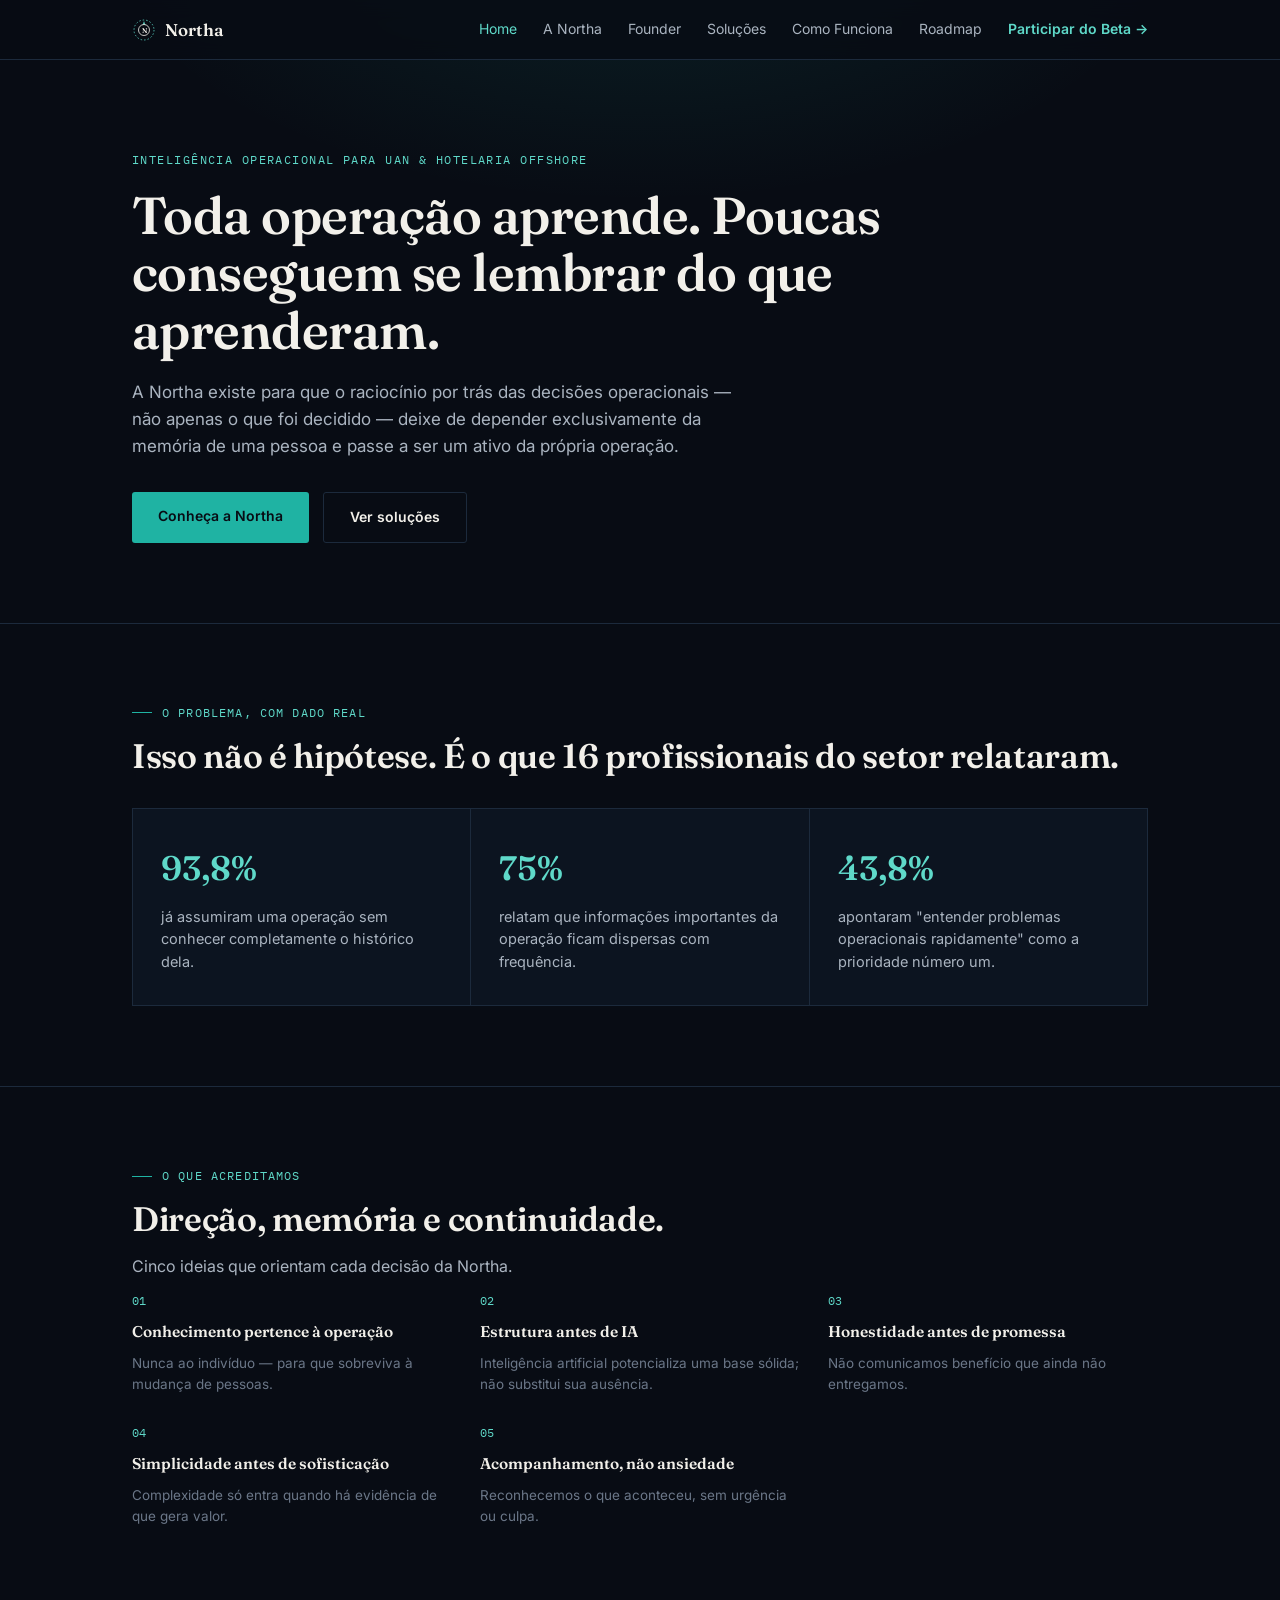
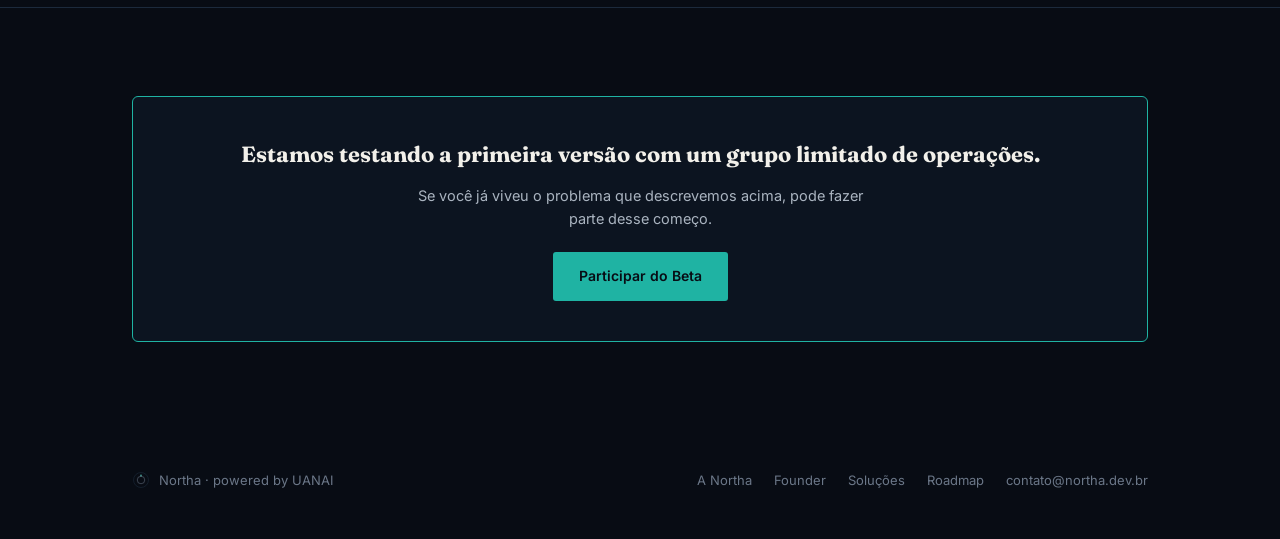
==== index.html @ 6468fe75 "primeira versão do site institucional da Northa" ====
<!DOCTYPE html>
<html lang="pt-BR">
<head>
<meta charset="UTF-8">
<meta name="viewport" content="width=device-width, initial-scale=1.0">
<title>Northa — Inteligência operacional para UAN e Hotelaria Offshore</title>
<link rel="preconnect" href="https://fonts.googleapis.com">
<link href="https://fonts.googleapis.com/css2?family=Fraunces:opsz,wght@9..144,500;9..144,600;9..144,700&family=Inter:wght@400;500;600;700&family=IBM+Plex+Mono:wght@400;500&display=swap" rel="stylesheet">
<link rel="stylesheet" href="shared.css">
<style>
  .pillar-grid{ display:grid; grid-template-columns:repeat(3,1fr); gap:28px; margin-top:12px; }
  @media(max-width:760px){ .pillar-grid{ grid-template-columns:1fr; } }
  .pillar{ }
  .pillar-mark{ color:var(--teal-bright); font-family:'IBM Plex Mono',monospace; font-size:12px; margin-bottom:10px; }
  .pillar-name{ font-weight:600; font-size:15.5px; margin-bottom:8px; font-family:'Fraunces',serif; }
  .pillar-desc{ font-size:13.5px; color:var(--text-2); line-height:1.55; }
  .cta-banner{
    background:var(--bg-1); border:1px solid var(--teal); border-radius:6px;
    padding:40px; text-align:center; margin-top:8px;
  }
  .cta-banner h3{ font-family:'Fraunces',serif; font-size:22px; margin-bottom:12px; }
  .cta-banner p{ color:var(--text-1); font-size:14.5px; margin-bottom:22px; max-width:480px; margin-left:auto; margin-right:auto; }
</style>
</head>
<body>

<header class="site-nav">
  <div class="nav-inner">
    <a href="index.html" class="brand">
      <svg viewBox="0 0 48 48" fill="none"><circle cx="24" cy="24" r="20" stroke="#5fd9c9" stroke-width="1.6" stroke-dasharray="3 4"/><path d="M24 6 L27 15 L24 12 L21 15 Z" fill="#5fd9c9"/><circle cx="24" cy="24" r="11" stroke="#f2f0ea" stroke-width="1.6"/><text x="24" y="29" text-anchor="middle" font-family="Fraunces, serif" font-size="14" font-weight="600" fill="#f2f0ea">N</text></svg>
      <span class="brand-name">Northa</span>
    </a>
    <button class="nav-toggle" onclick="document.getElementById('navlinks').classList.toggle('open')">☰</button>
    <nav class="nav-links" id="navlinks">
      <a href="index.html" class="active">Home</a>
      <a href="a-northa.html">A Northa</a>
      <a href="founder.html">Founder</a>
      <a href="solucoes.html">Soluções</a>
      <a href="como-funciona.html">Como Funciona</a>
      <a href="roadmap.html">Roadmap</a>
      <a href="northa-landing.html" style="color:var(--teal-bright); font-weight:600;">Participar do Beta →</a>
    </nav>
  </div>
</header>

<main>
  <section class="page-hero">
    <div class="wrap">
      <div class="eyebrow">Inteligência operacional para UAN &amp; Hotelaria Offshore</div>
      <h1 class="hero-title">Toda operação aprende. Poucas conseguem se lembrar do que aprenderam.</h1>
      <p class="hero-sub">
        A Northa existe para que o raciocínio por trás das decisões operacionais — não apenas o que foi decidido — deixe de depender exclusivamente da memória de uma pessoa e passe a ser um ativo da própria operação.
      </p>
      <div style="margin-top:32px; display:flex; gap:14px; flex-wrap:wrap;">
        <a href="a-northa.html" class="btn btn-primary">Conheça a Northa</a>
        <a href="solucoes.html" class="btn btn-ghost">Ver soluções</a>
      </div>
    </div>
  </section>

  <section>
    <div class="wrap">
      <div class="section-kicker">O problema, com dado real</div>
      <h2 class="section-title">Isso não é hipótese. É o que 16 profissionais do setor relataram.</h2>
      <div class="card-grid grid-3" style="margin-top:32px;">
        <div class="card">
          <div class="card-title serif" style="font-size:34px; color:var(--teal-bright);">93,8%</div>
          <div class="card-desc">já assumiram uma operação sem conhecer completamente o histórico dela.</div>
        </div>
        <div class="card">
          <div class="card-title serif" style="font-size:34px; color:var(--teal-bright);">75%</div>
          <div class="card-desc">relatam que informações importantes da operação ficam dispersas com frequência.</div>
        </div>
        <div class="card">
          <div class="card-title serif" style="font-size:34px; color:var(--teal-bright);">43,8%</div>
          <div class="card-desc">apontaram "entender problemas operacionais rapidamente" como a prioridade número um.</div>
        </div>
      </div>
    </div>
  </section>

  <section>
    <div class="wrap">
      <div class="section-kicker">O que acreditamos</div>
      <h2 class="section-title" style="margin-bottom:8px;">Direção, memória e continuidade.</h2>
      <p class="section-lead">Cinco ideias que orientam cada decisão da Northa.</p>
      <div class="pillar-grid">
        <div class="pillar"><div class="pillar-mark">01</div><div class="pillar-name">Conhecimento pertence à operação</div><div class="pillar-desc">Nunca ao indivíduo — para que sobreviva à mudança de pessoas.</div></div>
        <div class="pillar"><div class="pillar-mark">02</div><div class="pillar-name">Estrutura antes de IA</div><div class="pillar-desc">Inteligência artificial potencializa uma base sólida; não substitui sua ausência.</div></div>
        <div class="pillar"><div class="pillar-mark">03</div><div class="pillar-name">Honestidade antes de promessa</div><div class="pillar-desc">Não comunicamos benefício que ainda não entregamos.</div></div>
        <div class="pillar"><div class="pillar-mark">04</div><div class="pillar-name">Simplicidade antes de sofisticação</div><div class="pillar-desc">Complexidade só entra quando há evidência de que gera valor.</div></div>
        <div class="pillar"><div class="pillar-mark">05</div><div class="pillar-name">Acompanhamento, não ansiedade</div><div class="pillar-desc">Reconhecemos o que aconteceu, sem urgência ou culpa.</div></div>
      </div>
    </div>
  </section>

  <section>
    <div class="wrap">
      <div class="cta-banner">
        <h3 class="serif">Estamos testando a primeira versão com um grupo limitado de operações.</h3>
        <p>Se você já viveu o problema que descrevemos acima, pode fazer parte desse começo.</p>
        <a href="northa-landing.html" class="btn btn-primary">Participar do Beta</a>
      </div>
    </div>
  </section>
</main>

<footer class="site-footer">
  <div class="wrap foot-inner">
    <div class="foot-brand">
      <svg viewBox="0 0 48 48" fill="none" width="18" height="18"><circle cx="24" cy="24" r="20" stroke="#1c2a3c" stroke-width="1.6"/><path d="M24 8 L27 16 L24 13 L21 16 Z" fill="#5fd9c9"/><circle cx="24" cy="24" r="10" stroke="#6b7788" stroke-width="1.4"/></svg>
      <span>Northa · powered by UANAI</span>
    </div>
    <div class="foot-links">
      <a href="a-northa.html">A Northa</a>
      <a href="founder.html">Founder</a>
      <a href="solucoes.html">Soluções</a>
      <a href="roadmap.html">Roadmap</a>
      <a href="mailto:contato@northa.dev.br">contato@northa.dev.br</a>
    </div>
  </div>
</footer>

</body>
</html>
---- shared.css ----
/* ================= NORTHA — SISTEMA VISUAL INSTITUCIONAL ================= */
:root{
  --bg-0:#080c14; --bg-1:#0c1420; --bg-2:#101c2c; --line:#1c2a3c;
  --teal:#1fb3a3; --teal-bright:#5fd9c9; --text-0:#f2f0ea; --text-1:#aab4c0; --text-2:#6b7788;
}
*{box-sizing:border-box; margin:0; padding:0;}
html{scroll-behavior:smooth;}
body{
  background:var(--bg-0); color:var(--text-0); font-family:'Inter',sans-serif;
  line-height:1.6; -webkit-font-smoothing:antialiased; overflow-x:hidden;
}
.serif{ font-family:'Fraunces', serif; }
.mono{ font-family:'IBM Plex Mono', monospace; }
a{ color:inherit; text-decoration:none; }
::selection{ background:var(--teal); color:var(--bg-0); }
.wrap{ max-width:1080px; margin:0 auto; padding:0 32px; }
@media(max-width:640px){ .wrap{ padding:0 20px; } }

/* ---------- NAV ---------- */
header.site-nav{
  position:fixed; top:0; left:0; right:0; z-index:50;
  background:rgba(8,12,20,0.86); backdrop-filter: blur(10px);
  border-bottom:1px solid var(--line);
}
.nav-inner{
  display:flex; align-items:center; justify-content:space-between;
  padding:16px 32px; max-width:1080px; margin:0 auto; gap:20px;
}
.brand{ display:flex; align-items:center; gap:9px; flex-shrink:0; }
.brand svg{ width:24px; height:24px; }
.brand-name{ font-family:'Fraunces',serif; font-weight:600; font-size:17px; }
.nav-links{ display:flex; gap:26px; font-size:14px; color:var(--text-1); flex-wrap:wrap; }
.nav-links a:hover, .nav-links a.active{ color:var(--teal-bright); }
.nav-toggle{ display:none; background:none; border:none; color:var(--text-0); font-size:22px; cursor:pointer; }
@media(max-width:800px){
  .nav-links{
    display:none; position:absolute; top:100%; left:0; right:0;
    background:var(--bg-0); border-bottom:1px solid var(--line);
    flex-direction:column; padding:16px 32px 24px; gap:16px;
  }
  .nav-links.open{ display:flex; }
  .nav-toggle{ display:block; }
}

/* ---------- HERO SHARED ---------- */
.page-hero{ padding:150px 0 80px; border-bottom:1px solid var(--line); position:relative; }
.page-hero::before{
  content:''; position:absolute; inset:0;
  background:radial-gradient(ellipse 900px 460px at 50% -12%, rgba(31,179,163,0.13), transparent 60%);
  pointer-events:none;
}
.eyebrow{
  font-family:'IBM Plex Mono',monospace; font-size:12px; letter-spacing:0.12em; text-transform:uppercase;
  color:var(--teal-bright); margin-bottom:18px; position:relative; z-index:1;
}
h1.hero-title{
  font-family:'Fraunces',serif; font-weight:600; font-size:clamp(30px,4.6vw,52px);
  line-height:1.1; letter-spacing:-0.01em; max-width:760px; position:relative; z-index:1;
}
p.hero-sub{ font-size:17px; color:var(--text-1); max-width:600px; margin-top:20px; position:relative; z-index:1; }

/* ---------- SECTION SHARED ---------- */
section{ padding:80px 0; border-bottom:1px solid var(--line); }
section:last-of-type{ border-bottom:none; }
.section-kicker{
  font-family:'IBM Plex Mono',monospace; font-size:11.5px; letter-spacing:0.1em; text-transform:uppercase;
  color:var(--teal-bright); margin-bottom:14px; display:flex; align-items:center; gap:10px;
}
.section-kicker::before{ content:''; width:20px; height:1px; background:var(--teal); }
h2.section-title{
  font-family:'Fraunces',serif; font-weight:600; font-size:clamp(24px,3vw,34px); line-height:1.18; letter-spacing:-0.01em;
}
p.section-lead{ color:var(--text-1); font-size:16px; margin-top:14px; max-width:600px; }
p.body-text{ color:var(--text-1); font-size:15.5px; margin-bottom:16px; max-width:640px; }
p.body-text strong{ color:var(--text-0); }

/* ---------- CARDS / GRIDS ---------- */
.card-grid{ display:grid; gap:1px; background:var(--line); border:1px solid var(--line); }
.grid-2{ grid-template-columns:repeat(2,1fr); }
.grid-3{ grid-template-columns:repeat(3,1fr); }
@media(max-width:760px){ .grid-2, .grid-3{ grid-template-columns:1fr; } }
.card{ background:var(--bg-1); padding:32px 28px; }
.card-title{ font-family:'Fraunces',serif; font-weight:600; font-size:19px; margin-bottom:10px; }
.card-desc{ font-size:14.5px; color:var(--text-1); line-height:1.55; }
.card-icon{ width:32px; height:32px; color:var(--teal-bright); margin-bottom:16px; }

/* ---------- QUOTE / MANIFESTO BLOCK ---------- */
.quote-block{
  border-left:2px solid var(--teal); padding:6px 0 6px 26px; margin:28px 0;
  font-family:'Fraunces',serif; font-size:19px; font-style:italic; color:var(--text-0); line-height:1.5;
}

/* ---------- TIMELINE (used sparingly, order carries meaning) ---------- */
.timeline{ display:flex; flex-direction:column; gap:0; }
.timeline-item{ display:flex; gap:20px; padding:22px 0; border-bottom:1px solid var(--line); }
.timeline-item:last-child{ border-bottom:none; }
.timeline-mark{
  font-family:'IBM Plex Mono',monospace; color:var(--teal-bright); font-size:13px;
  flex-shrink:0; width:64px; padding-top:2px;
}
.timeline-body h3{ font-family:'Fraunces',serif; font-weight:600; font-size:16.5px; margin-bottom:6px; }
.timeline-body p{ font-size:14.5px; color:var(--text-1); }

/* ---------- BUTTONS ---------- */
.btn{ display:inline-block; font-size:14px; font-weight:600; padding:13px 26px; border-radius:3px; cursor:pointer; border:none; transition:all .2s ease; }
.btn-primary{ background:var(--teal); color:var(--bg-0); }
.btn-primary:hover{ background:var(--teal-bright); }
.btn-ghost{ border:1px solid var(--line); color:var(--text-0); background:transparent; }
.btn-ghost:hover{ border-color:var(--teal); color:var(--teal-bright); }

/* ---------- FOOTER ---------- */
footer.site-footer{ padding:48px 0; }
.foot-inner{ display:flex; justify-content:space-between; align-items:center; flex-wrap:wrap; gap:18px; }
.foot-brand{ display:flex; align-items:center; gap:9px; color:var(--text-2); font-size:13px; }
.foot-links{ display:flex; gap:22px; font-size:13px; color:var(--text-2); flex-wrap:wrap; }
.foot-links a:hover{ color:var(--teal-bright); }

/* ---------- DISCLAIMER (used on Roadmap) ---------- */
.disclaimer-box{
  background:var(--bg-1); border:1px dashed var(--line); border-radius:4px;
  padding:18px 22px; font-size:13.5px; color:var(--text-2); margin-bottom:32px;
}
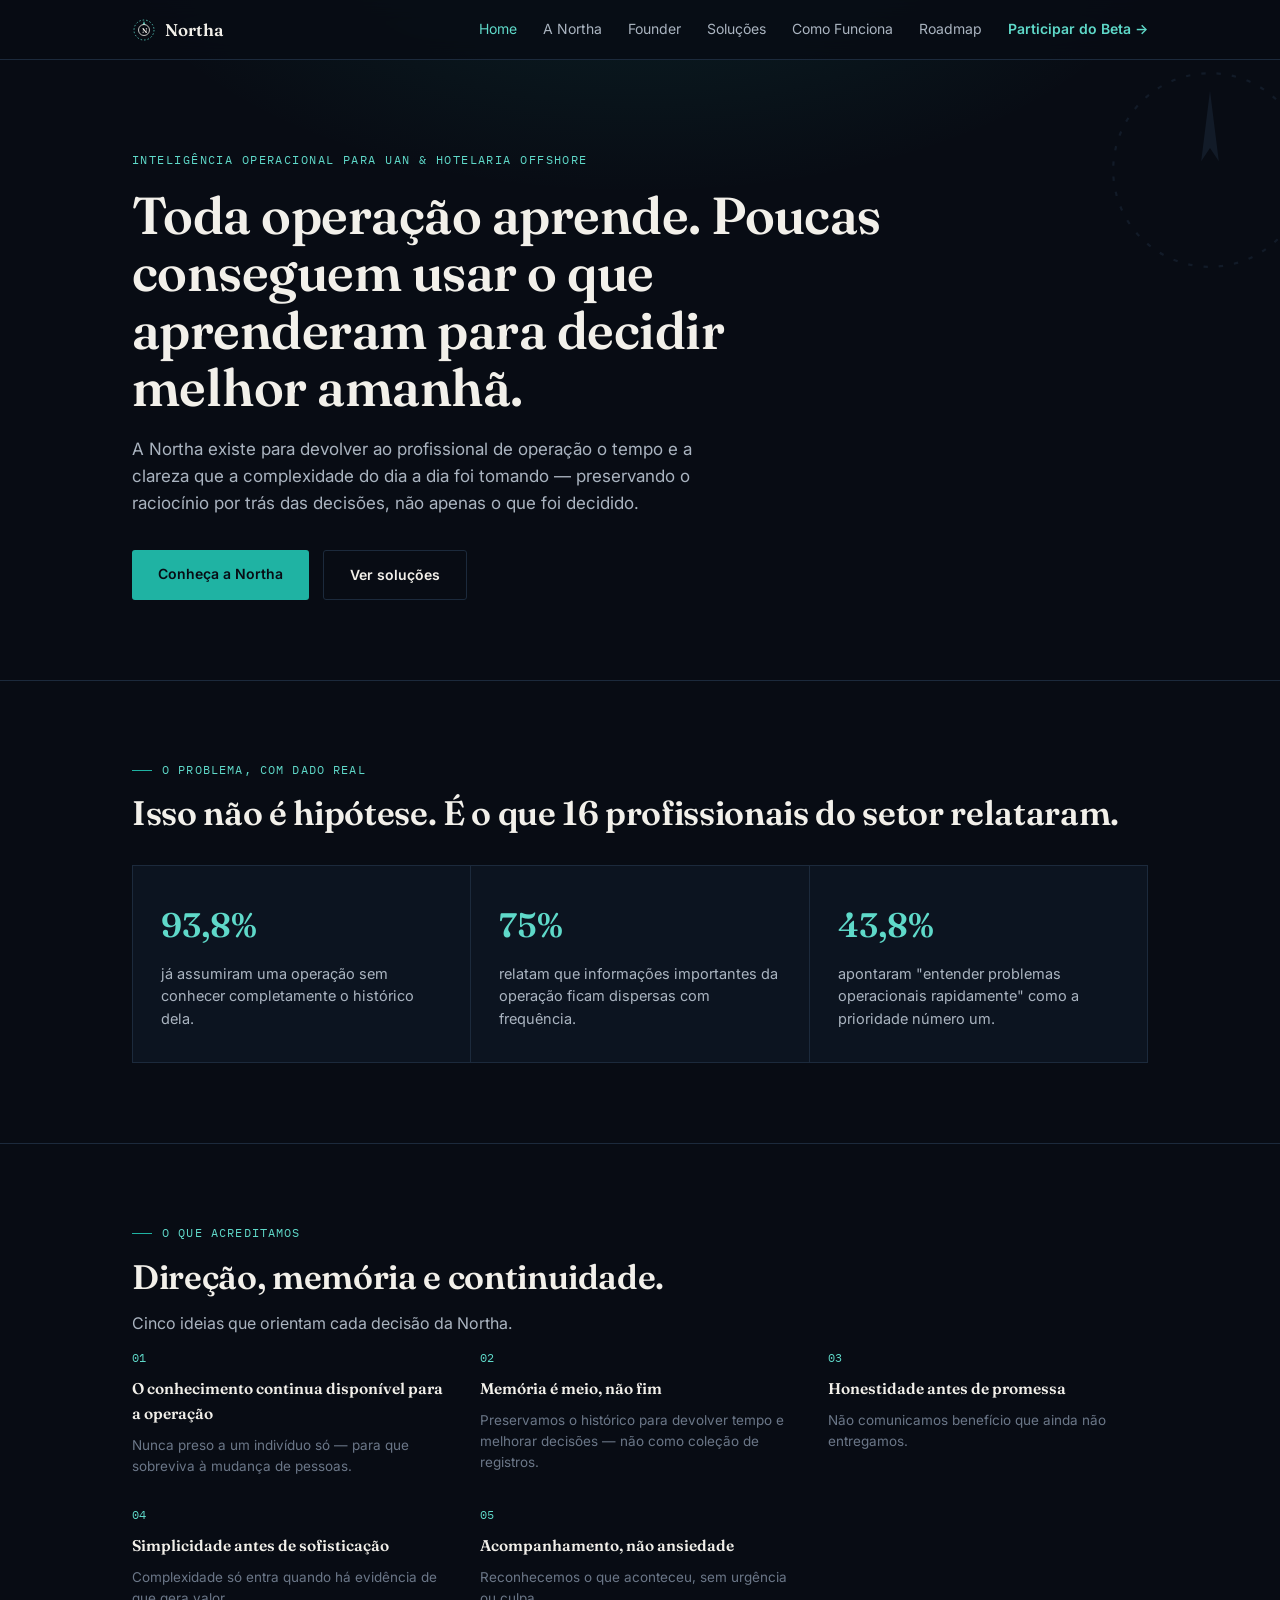
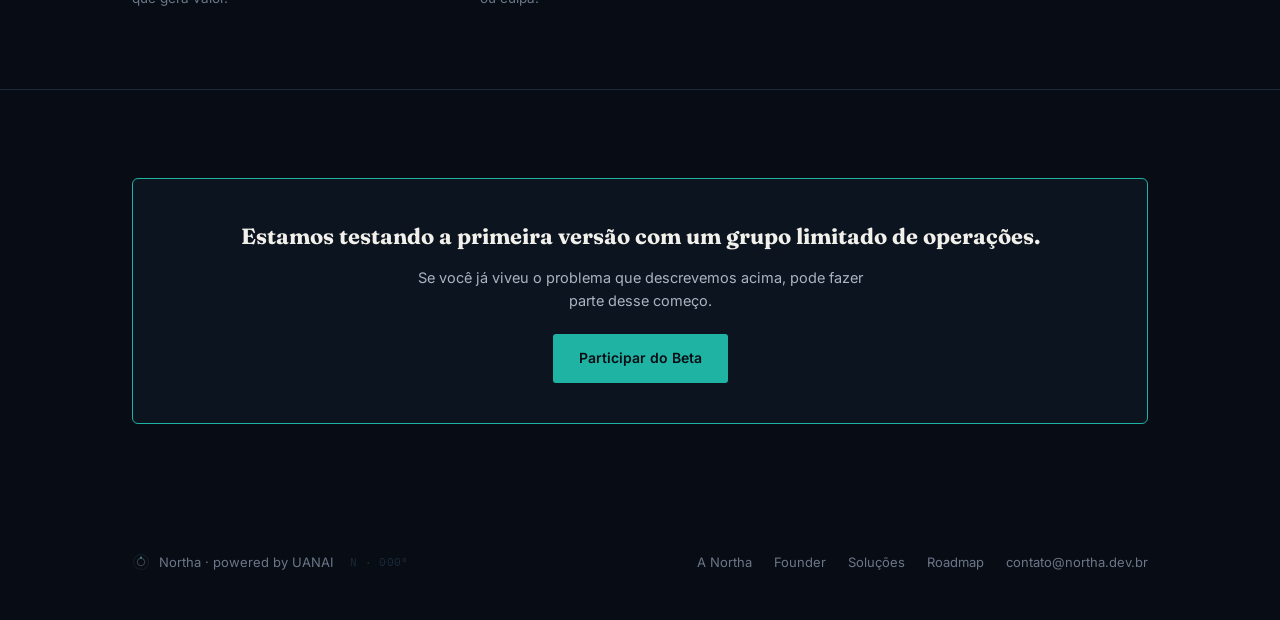
==== commit ddb36992: "revisão de comunicação institucional - auditoria P0-P25" ====
--- a/index.html
+++ b/index.html
@@ -47,9 +47,9 @@
   <section class="page-hero">
     <div class="wrap">
       <div class="eyebrow">Inteligência operacional para UAN &amp; Hotelaria Offshore</div>
-      <h1 class="hero-title">Toda operação aprende. Poucas conseguem se lembrar do que aprenderam.</h1>
+      <h1 class="hero-title">Toda operação aprende. Poucas conseguem usar o que aprenderam para decidir melhor amanhã.</h1>
       <p class="hero-sub">
-        A Northa existe para que o raciocínio por trás das decisões operacionais — não apenas o que foi decidido — deixe de depender exclusivamente da memória de uma pessoa e passe a ser um ativo da própria operação.
+        A Northa existe para devolver ao profissional de operação o tempo e a clareza que a complexidade do dia a dia foi tomando — preservando o raciocínio por trás das decisões, não apenas o que foi decidido.
       </p>
       <div style="margin-top:32px; display:flex; gap:14px; flex-wrap:wrap;">
         <a href="a-northa.html" class="btn btn-primary">Conheça a Northa</a>
@@ -85,8 +85,8 @@
       <h2 class="section-title" style="margin-bottom:8px;">Direção, memória e continuidade.</h2>
       <p class="section-lead">Cinco ideias que orientam cada decisão da Northa.</p>
       <div class="pillar-grid">
-        <div class="pillar"><div class="pillar-mark">01</div><div class="pillar-name">Conhecimento pertence à operação</div><div class="pillar-desc">Nunca ao indivíduo — para que sobreviva à mudança de pessoas.</div></div>
-        <div class="pillar"><div class="pillar-mark">02</div><div class="pillar-name">Estrutura antes de IA</div><div class="pillar-desc">Inteligência artificial potencializa uma base sólida; não substitui sua ausência.</div></div>
+        <div class="pillar"><div class="pillar-mark">01</div><div class="pillar-name">O conhecimento continua disponível para a operação</div><div class="pillar-desc">Nunca preso a um indivíduo só — para que sobreviva à mudança de pessoas.</div></div>
+        <div class="pillar"><div class="pillar-mark">02</div><div class="pillar-name">Memória é meio, não fim</div><div class="pillar-desc">Preservamos o histórico para devolver tempo e melhorar decisões — não como coleção de registros.</div></div>
         <div class="pillar"><div class="pillar-mark">03</div><div class="pillar-name">Honestidade antes de promessa</div><div class="pillar-desc">Não comunicamos benefício que ainda não entregamos.</div></div>
         <div class="pillar"><div class="pillar-mark">04</div><div class="pillar-name">Simplicidade antes de sofisticação</div><div class="pillar-desc">Complexidade só entra quando há evidência de que gera valor.</div></div>
         <div class="pillar"><div class="pillar-mark">05</div><div class="pillar-name">Acompanhamento, não ansiedade</div><div class="pillar-desc">Reconhecemos o que aconteceu, sem urgência ou culpa.</div></div>
@@ -109,7 +109,7 @@
   <div class="wrap foot-inner">
     <div class="foot-brand">
       <svg viewBox="0 0 48 48" fill="none" width="18" height="18"><circle cx="24" cy="24" r="20" stroke="#1c2a3c" stroke-width="1.6"/><path d="M24 8 L27 16 L24 13 L21 16 Z" fill="#5fd9c9"/><circle cx="24" cy="24" r="10" stroke="#6b7788" stroke-width="1.4"/></svg>
-      <span>Northa · powered by UANAI</span>
+      <span>Northa · powered by UANAI</span><span class="coord">N · 000°</span>
     </div>
     <div class="foot-links">
       <a href="a-northa.html">A Northa</a>
--- a/shared.css
+++ b/shared.css
@@ -43,12 +43,18 @@
 }
 
 /* ---------- HERO SHARED ---------- */
-.page-hero{ padding:150px 0 80px; border-bottom:1px solid var(--line); position:relative; }
+.page-hero{ padding:150px 0 80px; border-bottom:1px solid var(--line); position:relative; overflow:hidden; }
 .page-hero::before{
   content:''; position:absolute; inset:0;
   background:radial-gradient(ellipse 900px 460px at 50% -12%, rgba(31,179,163,0.13), transparent 60%);
   pointer-events:none;
 }
+.page-hero::after{
+  content:''; position:absolute; top:60px; right:-40px; width:220px; height:220px;
+  background-image: url("data:image/svg+xml,%3Csvg xmlns='http://www.w3.org/2000/svg' viewBox='0 0 100 100'%3E%3Ccircle cx='50' cy='50' r='44' fill='none' stroke='%231c2a3c' stroke-width='1' stroke-dasharray='2 5'/%3E%3Cpath d='M50 14 L54 46 L50 40 L46 46 Z' fill='%231c2a3c'/%3E%3C/svg%3E");
+  background-repeat:no-repeat; background-size:contain; opacity:0.5; pointer-events:none;
+}
+@media(max-width:760px){ .page-hero::after{ display:none; } }
 .eyebrow{
   font-family:'IBM Plex Mono',monospace; font-size:12px; letter-spacing:0.12em; text-transform:uppercase;
   color:var(--teal-bright); margin-bottom:18px; position:relative; z-index:1;
@@ -109,9 +115,10 @@
 .btn-ghost:hover{ border-color:var(--teal); color:var(--teal-bright); }
 
 /* ---------- FOOTER ---------- */
-footer.site-footer{ padding:48px 0; }
+footer.site-footer{ padding:48px 0; position:relative; }
 .foot-inner{ display:flex; justify-content:space-between; align-items:center; flex-wrap:wrap; gap:18px; }
 .foot-brand{ display:flex; align-items:center; gap:9px; color:var(--text-2); font-size:13px; }
+.foot-brand .coord{ font-family:'IBM Plex Mono',monospace; font-size:10.5px; color:var(--line); margin-left:8px; letter-spacing:0.03em; }
 .foot-links{ display:flex; gap:22px; font-size:13px; color:var(--text-2); flex-wrap:wrap; }
 .foot-links a:hover{ color:var(--teal-bright); }
 
